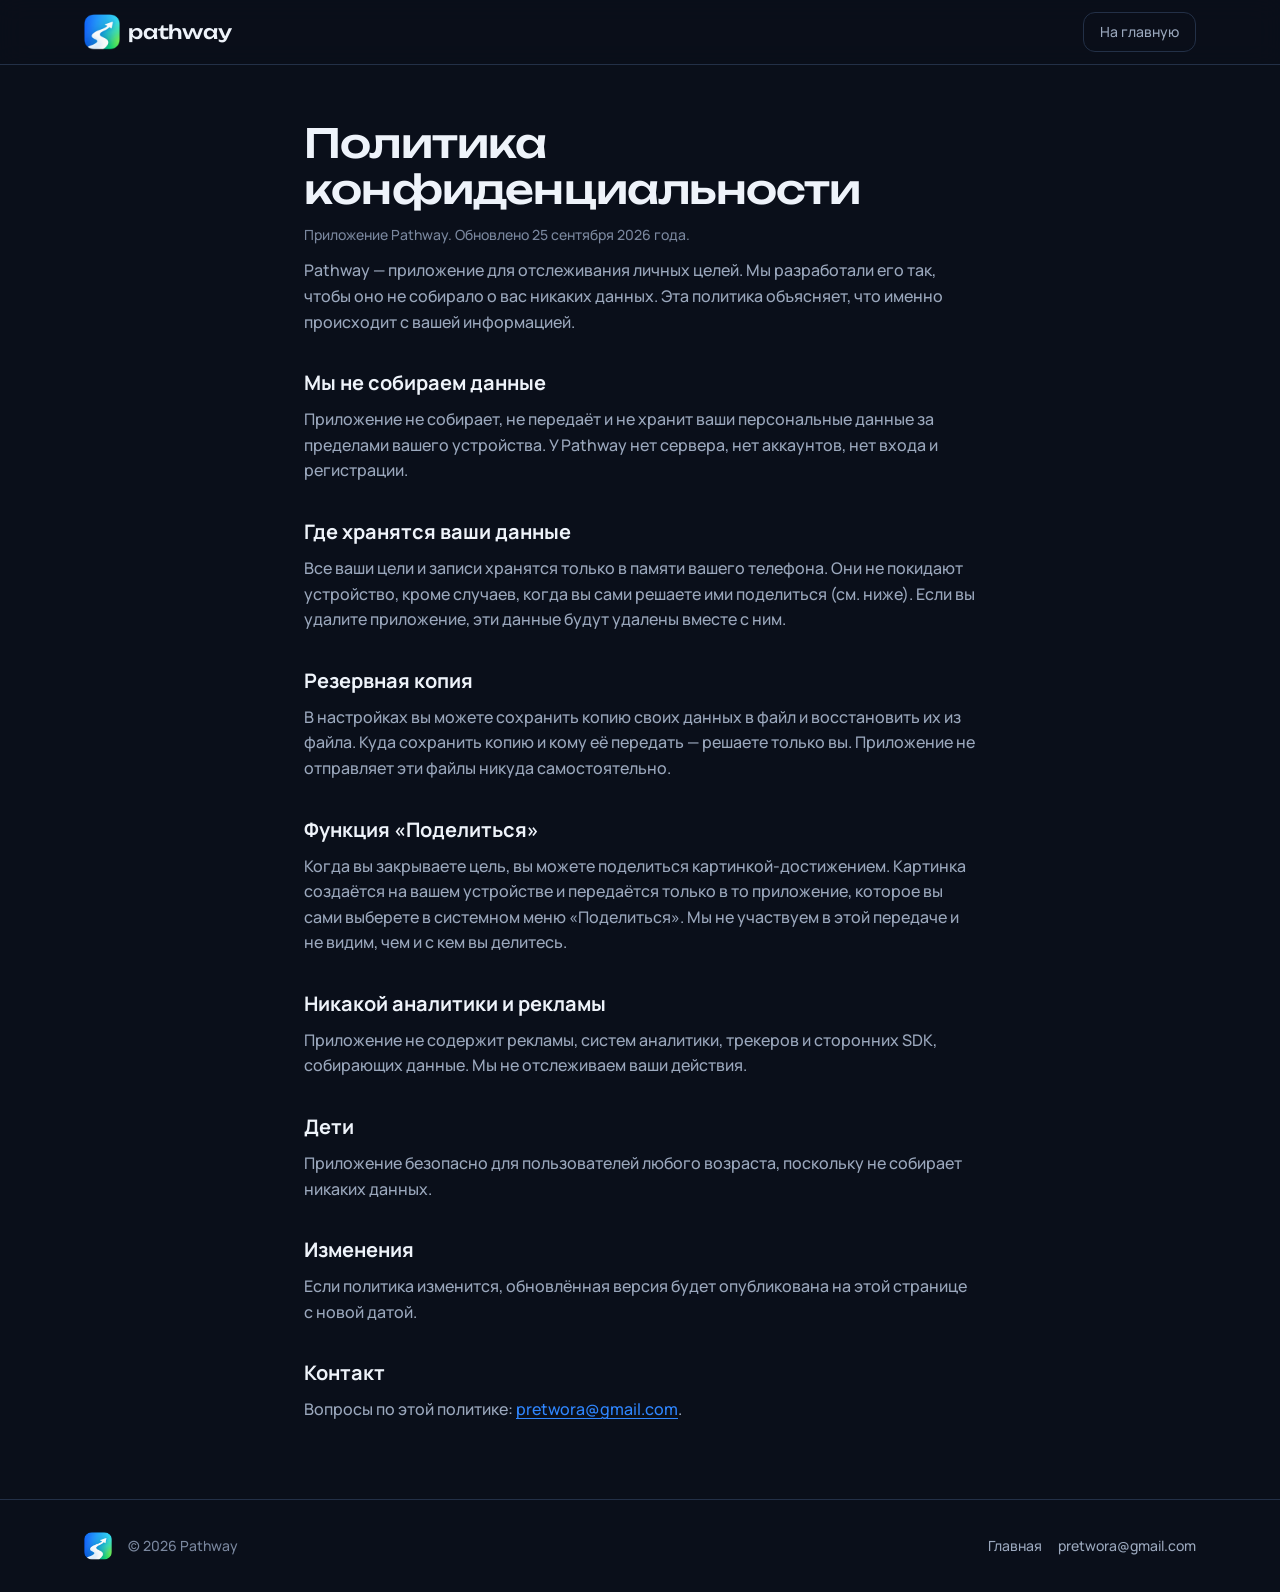
==== privacy.html @ 086812c8 "Сайт приложения Pathway Одностраничник в стиле приложения (палитра «Фирменная», Unbounded и Manrope)" ====
<!doctype html>
<html lang="ru">
<head>
  <meta charset="utf-8">
  <meta name="viewport" content="width=device-width, initial-scale=1">
  <title>Pathway — политика конфиденциальности</title>
  <meta name="description" content="Pathway не собирает и не передаёт данные: всё хранится только на вашем телефоне.">
  <meta name="theme-color" content="#0A0F1A">
  <link rel="icon" href="assets/img/favicon-32.png" sizes="32x32">
  <link rel="stylesheet" href="assets/css/style.css?v=1">
</head>
<body>

<header class="header is-scrolled">
  <div class="header__inner">
    <a class="header__brand" href="./" aria-label="Pathway — на главную">
      <img src="assets/img/logo-96.png" alt="" width="36" height="36">
      <span class="header__name">pathway</span>
    </a>
    <a class="btn btn--ghost btn--small" href="./">На главную</a>
  </div>
</header>

<main class="doc">
  <h1>Политика конфиденциальности</h1>
  <p class="updated">Приложение Pathway. Обновлено 25 сентября 2026 года.</p>

  <p>Pathway — приложение для отслеживания личных целей. Мы разработали его так, чтобы оно не
    собирало о вас никаких данных. Эта политика объясняет, что именно происходит с вашей информацией.</p>

  <h2>Мы не собираем данные</h2>
  <p>Приложение не собирает, не передаёт и не хранит ваши персональные данные за пределами вашего
    устройства. У Pathway нет сервера, нет аккаунтов, нет входа и регистрации.</p>

  <h2>Где хранятся ваши данные</h2>
  <p>Все ваши цели и записи хранятся только в памяти вашего телефона. Они не покидают устройство,
    кроме случаев, когда вы сами решаете ими поделиться (см. ниже). Если вы удалите приложение,
    эти данные будут удалены вместе с ним.</p>

  <h2>Резервная копия</h2>
  <p>В настройках вы можете сохранить копию своих данных в файл и восстановить их из файла. Куда
    сохранить копию и кому её передать — решаете только вы. Приложение не отправляет эти файлы
    никуда самостоятельно.</p>

  <h2>Функция «Поделиться»</h2>
  <p>Когда вы закрываете цель, вы можете поделиться картинкой-достижением. Картинка создаётся на
    вашем устройстве и передаётся только в то приложение, которое вы сами выберете в системном
    меню «Поделиться». Мы не участвуем в этой передаче и не видим, чем и с кем вы делитесь.</p>

  <h2>Никакой аналитики и рекламы</h2>
  <p>Приложение не содержит рекламы, систем аналитики, трекеров и сторонних SDK, собирающих данные.
    Мы не отслеживаем ваши действия.</p>

  <h2>Дети</h2>
  <p>Приложение безопасно для пользователей любого возраста, поскольку не собирает никаких данных.</p>

  <h2>Изменения</h2>
  <p>Если политика изменится, обновлённая версия будет опубликована на этой странице с новой датой.</p>

  <h2>Контакт</h2>
  <p>Вопросы по этой политике: <a href="mailto:pretwora@gmail.com">pretwora@gmail.com</a>.</p>
</main>

<footer class="footer">
  <div class="container footer__inner">
    <img src="assets/img/logo-96.png" alt="" width="28" height="28">
    <span>© 2026 Pathway</span>
    <a href="./">Главная</a>
    <a href="mailto:pretwora@gmail.com">pretwora@gmail.com</a>
  </div>
</footer>

</body>
</html>
---- assets/css/style.css ----
/* Pathway — сайт приложения. Токены из дизайн-системы приложения (палитра
   «Фирменная»): тёмная тема всегда, никаких box-shadow, глубина — границами
   и яркостью поверхностей. Градиент логотипа — только на тропе. */

@font-face { font-family: 'Manrope'; src: url('../fonts/Manrope_400Regular.woff2') format('woff2'); font-weight: 400; font-display: swap; }
@font-face { font-family: 'Manrope'; src: url('../fonts/Manrope_500Medium.woff2') format('woff2'); font-weight: 500; font-display: swap; }
@font-face { font-family: 'Manrope'; src: url('../fonts/Manrope_700Bold.woff2') format('woff2'); font-weight: 700; font-display: swap; }
@font-face { font-family: 'Unbounded'; src: url('../fonts/Unbounded_500Medium.woff2') format('woff2'); font-weight: 500; font-display: swap; }

:root {
  --bg: #0A0F1A;
  --surface: #111826;
  --surface-raised: #172134;
  --border: #233047;
  --text: #EEF3FA;
  --text-secondary: #9BA8BD;
  --text-tertiary: #7A879E;
  --accent: #2F86FF;
  --accent-fill: #1A6FF0;
  --accent-fill-pressed: #155CC8;
  --accent-muted: #10213D;
  --trail-dots: #2E3B53;
  --trail: linear-gradient(90deg, #1471FD, #30D6F4 55%, #4BE39D);

  --s-1: 4px; --s-2: 8px; --s-3: 12px; --s-4: 16px;
  --s-5: 24px; --s-6: 32px; --s-7: 48px; --s-8: 64px; --s-9: 96px;
  --r-s: 12px; --r-m: 16px; --r-l: 20px; --r-xl: 28px;

  --display: 'Unbounded', system-ui, sans-serif;
  --body: 'Manrope', system-ui, sans-serif;
  --ease: cubic-bezier(0.25, 0.46, 0.45, 0.94);
  --t-fast: 80ms; --t-base: 200ms; --t-slow: 400ms;
}

* { margin: 0; padding: 0; box-sizing: border-box; }
html { scroll-behavior: smooth; scroll-padding-top: 72px; }
body {
  background: var(--bg);
  color: var(--text);
  font: 500 16px/1.6 var(--body);
  -webkit-font-smoothing: antialiased;
}
img { display: block; max-width: 100%; height: auto; }
a { color: inherit; text-decoration: none; }
.num { font-variant-numeric: tabular-nums; }
.container { max-width: 1160px; margin: 0 auto; padding: 0 var(--s-5); }

/* ---------- Кнопки ---------- */
.btn {
  display: inline-flex; align-items: center; justify-content: center; gap: var(--s-2);
  height: 56px; padding: 0 var(--s-5);
  border-radius: var(--r-l);
  font: 700 17px/1 var(--body);
  transition: background var(--t-base) var(--ease), transform var(--t-fast) var(--ease), color var(--t-base) var(--ease);
}
.btn svg { fill: none; stroke: currentColor; stroke-width: 2.4; stroke-linecap: round; stroke-linejoin: round; }
.btn:active { transform: scale(0.96); }
.btn--primary { background: var(--accent-fill); color: #FFFFFF; }
.btn--primary:hover { background: var(--accent-fill-pressed); }
.btn--ghost { border: 1px solid var(--border); color: var(--text-secondary); font-weight: 500; }
.btn--ghost:hover { background: var(--surface); color: var(--text); }
.btn--small { height: 40px; padding: 0 var(--s-4); border-radius: var(--r-s); font-size: 14px; }
.btn:focus-visible, a:focus-visible, button:focus-visible { outline: 2px solid var(--accent); outline-offset: 3px; }

/* ---------- Шапка ---------- */
.header {
  position: fixed; inset: 0 0 auto 0; z-index: 20;
  border-bottom: 1px solid transparent;
  transition: background var(--t-base) var(--ease), border-color var(--t-base) var(--ease);
}
.header.is-scrolled, .header.is-open {
  background: rgba(10, 15, 26, 0.9);
  backdrop-filter: blur(12px);
  border-bottom-color: var(--border);
}
.header__inner {
  max-width: 1160px; margin: 0 auto;
  padding: var(--s-3) var(--s-5);
  display: flex; align-items: center; gap: var(--s-5);
}
.header__brand { display: flex; align-items: center; gap: var(--s-2); margin-right: auto; }
.header__name { font: 500 19px/1 var(--display); letter-spacing: -0.2px; }
.header__nav { display: flex; gap: var(--s-5); }
.header__nav a { color: var(--text-secondary); font-size: 14px; transition: color var(--t-base) var(--ease); }
.header__nav a:hover { color: var(--text); }
.header__burger {
  display: none; flex-direction: column; gap: 5px;
  width: 44px; height: 44px; align-items: center; justify-content: center;
  background: var(--surface); border: 1px solid var(--border); border-radius: 50%;
  cursor: pointer;
}
.header__burger span { width: 18px; height: 2px; background: var(--text); border-radius: 1px; }

/* ---------- Hero ---------- */
.hero { padding: 132px 0 var(--s-8); overflow: hidden; }
.hero__inner {
  display: grid; grid-template-columns: 1.1fr 0.9fr; gap: var(--s-7); align-items: center;
  min-height: calc(100svh - 196px);
}
.eyebrow {
  font-size: 12px; font-weight: 700; letter-spacing: 1.4px; text-transform: uppercase;
  color: var(--accent); margin-bottom: var(--s-4);
}
.hero__title {
  font: 500 clamp(38px, 6vw, 72px)/1.08 var(--display);
  letter-spacing: -0.03em;
  margin-bottom: var(--s-5);
}
.hero__lead { max-width: 560px; color: var(--text-secondary); font-size: 18px; margin-bottom: var(--s-6); }
.hero__actions { display: flex; gap: var(--s-3); flex-wrap: wrap; margin-bottom: var(--s-4); }
.hero__meta { color: var(--text-tertiary); font-size: 14px; }

.hero__visual { position: relative; display: flex; justify-content: center; }
.logo-anim { width: min(420px, 100%); height: auto; overflow: visible; position: relative; z-index: 1; }
.hero__trail {
  position: absolute; left: -10%; right: -10%; bottom: 4%; width: 120%; height: 40%;
  opacity: 0.6; z-index: 0;
}
.trail-dots { fill: none; stroke: var(--trail-dots); stroke-width: 3; stroke-linecap: round; stroke-dasharray: 0.1 9; }

@media (prefers-reduced-motion: no-preference) {
  .cascade { opacity: 0; transform: translateY(16px); animation: cascade-in 600ms var(--ease) forwards; }
  .cascade:nth-child(2) { animation-delay: 100ms; }
  .cascade:nth-child(3) { animation-delay: 200ms; }
  .cascade:nth-child(4) { animation-delay: 300ms; }
  .cascade:nth-child(5) { animation-delay: 400ms; }
  .reveal { opacity: 0; transform: translateY(16px); transition: opacity var(--t-slow) var(--ease), transform var(--t-slow) var(--ease); }
  .reveal.is-visible { opacity: 1; transform: none; }
}
@keyframes cascade-in { to { opacity: 1; transform: none; } }

/* ---------- Секции ---------- */
.section { padding: var(--s-9) 0; }
.section--surface { background: var(--surface); border-top: 1px solid var(--border); border-bottom: 1px solid var(--border); }
.section__title {
  font: 500 clamp(28px, 4vw, 44px)/1.15 var(--display);
  letter-spacing: -0.02em;
  margin-bottom: var(--s-4);
}
.section__lead { color: var(--text-secondary); font-size: 18px; max-width: 620px; margin-bottom: var(--s-7); }

/* ---------- Шаги ---------- */
.steps { position: relative; display: grid; grid-template-columns: repeat(3, 1fr); gap: var(--s-5); padding-top: var(--s-6); }
.steps__trail { position: absolute; top: 0; left: 0; width: 100%; height: 40px; overflow: visible; }
/* Без vector-effect: с ним браузер считает штрих в пикселях экрана, а не в
   pathLength, и анимация прорисовки съезжает. */
.steps__dots { fill: none; stroke: var(--trail-dots); stroke-width: 4; stroke-linecap: round; stroke-dasharray: 0.1 14; }
.steps__line {
  fill: none; stroke: url(#st-grad); stroke-width: 4; stroke-linecap: round;
  stroke-dasharray: 100 100; stroke-dashoffset: 100;
  transition: stroke-dashoffset 1400ms var(--ease);
}
.steps.is-drawn .steps__line { stroke-dashoffset: 0; }
.step {
  background: var(--surface); border: 1px solid var(--border); border-radius: var(--r-l);
  padding: var(--s-5);
}
.step__num {
  display: inline-flex; align-items: center; justify-content: center;
  width: 44px; height: 44px; border-radius: 50%;
  background: var(--accent-muted); color: var(--accent);
  font: 500 18px/1 var(--display);
  margin-bottom: var(--s-4);
}
.step h3 { font-size: 20px; font-weight: 700; margin-bottom: var(--s-2); }
.step p { color: var(--text-secondary); }

/* ---------- Возможности ---------- */
.features { display: grid; grid-template-columns: repeat(3, 1fr); gap: var(--s-4); margin-top: var(--s-6); }
.feature {
  background: var(--bg); border: 1px solid var(--border); border-radius: var(--r-l);
  padding: var(--s-5);
}
.feature svg {
  width: 28px; height: 28px; margin-bottom: var(--s-4);
  fill: none; stroke: var(--accent); stroke-width: 1.8; stroke-linecap: round; stroke-linejoin: round;
}
.feature h3 { font-size: 18px; font-weight: 700; margin-bottom: var(--s-2); }
.feature p { color: var(--text-secondary); font-size: 15px; }

/* ---------- Экраны ---------- */
.screens {
  display: grid; grid-template-columns: repeat(5, 1fr); gap: var(--s-4);
  margin-top: var(--s-6);
}
.screen img {
  width: 100%; border-radius: var(--r-xl);
  border: 1px solid var(--border);
  background: var(--surface);
}
.screen figcaption { margin-top: var(--s-3); text-align: center; color: var(--text-secondary); font-size: 14px; }

/* ---------- Скачать ---------- */
.download { display: grid; grid-template-columns: auto 1fr; gap: var(--s-6); align-items: start; max-width: 860px; }
.download__logo { width: 112px; height: 112px; }
.download__meta { color: var(--text-tertiary); margin-bottom: var(--s-5); }
.install {
  margin: var(--s-6) 0 var(--s-5); padding-left: var(--s-5);
  color: var(--text-secondary);
  display: grid; gap: var(--s-2);
}
.install li::marker { color: var(--accent); font-weight: 700; }
.download__note { color: var(--text-tertiary); font-size: 14px; }
.download__note code {
  display: block; margin-top: var(--s-2);
  font: 500 12px/1.5 ui-monospace, Consolas, monospace;
  color: var(--text-secondary); word-break: break-all;
  background: var(--bg); border: 1px solid var(--border); border-radius: var(--r-s);
  padding: var(--s-2) var(--s-3);
}

/* ---------- Подвал ---------- */
.footer { padding: var(--s-6) 0; border-top: 1px solid var(--border); }
.footer__inner { display: flex; align-items: center; gap: var(--s-4); flex-wrap: wrap; color: var(--text-tertiary); font-size: 14px; }
.footer__inner a { color: var(--text-secondary); transition: color var(--t-base) var(--ease); }
.footer__inner a:hover { color: var(--text); }
.footer__inner span { margin-right: auto; }

/* ---------- Политика ---------- */
.doc { max-width: 720px; padding: 120px var(--s-5) var(--s-8); margin: 0 auto; }
.doc h1 { font: 500 clamp(28px, 4vw, 40px)/1.15 var(--display); letter-spacing: -0.02em; margin-bottom: var(--s-3); }
.doc h2 { font-size: 20px; font-weight: 700; margin: var(--s-6) 0 var(--s-2); }
.doc p, .doc li { color: var(--text-secondary); margin-bottom: var(--s-3); }
.doc ul { padding-left: var(--s-5); }
.doc .updated { color: var(--text-tertiary); font-size: 14px; }
.doc a { color: var(--accent); text-decoration: underline; text-underline-offset: 3px; }

/* ---------- Адаптив ---------- */
@media (max-width: 960px) {
  .hero__inner { grid-template-columns: 1fr; min-height: 0; gap: var(--s-6); }
  .hero__visual { order: -1; }
  .logo-anim { width: min(300px, 80%); }
  .steps, .features { grid-template-columns: 1fr 1fr; }
  .steps__trail { display: none; }
  .screens { grid-template-columns: repeat(5, 62%); overflow-x: auto; scroll-snap-type: x mandatory; padding-bottom: var(--s-3); }
  .screen { scroll-snap-align: start; }
}
@media (max-width: 720px) {
  .header__nav {
    position: absolute; top: 100%; left: 0; right: 0;
    flex-direction: column; gap: 0;
    background: var(--bg); border-bottom: 1px solid var(--border);
    padding: var(--s-2) var(--s-5) var(--s-4);
    display: none;
  }
  .header__nav.is-open { display: flex; }
  .header__nav a { padding: var(--s-3) 0; font-size: 16px; }
  .header__cta { display: none; }
  .header__burger { display: flex; }
  .hero { padding-top: 104px; }
  .steps, .features { grid-template-columns: 1fr; }
  .section { padding: var(--s-8) 0; }
  .download { grid-template-columns: 1fr; }
  .download__logo { width: 88px; height: 88px; }
  .footer__inner span { margin-right: 0; width: 100%; }
}
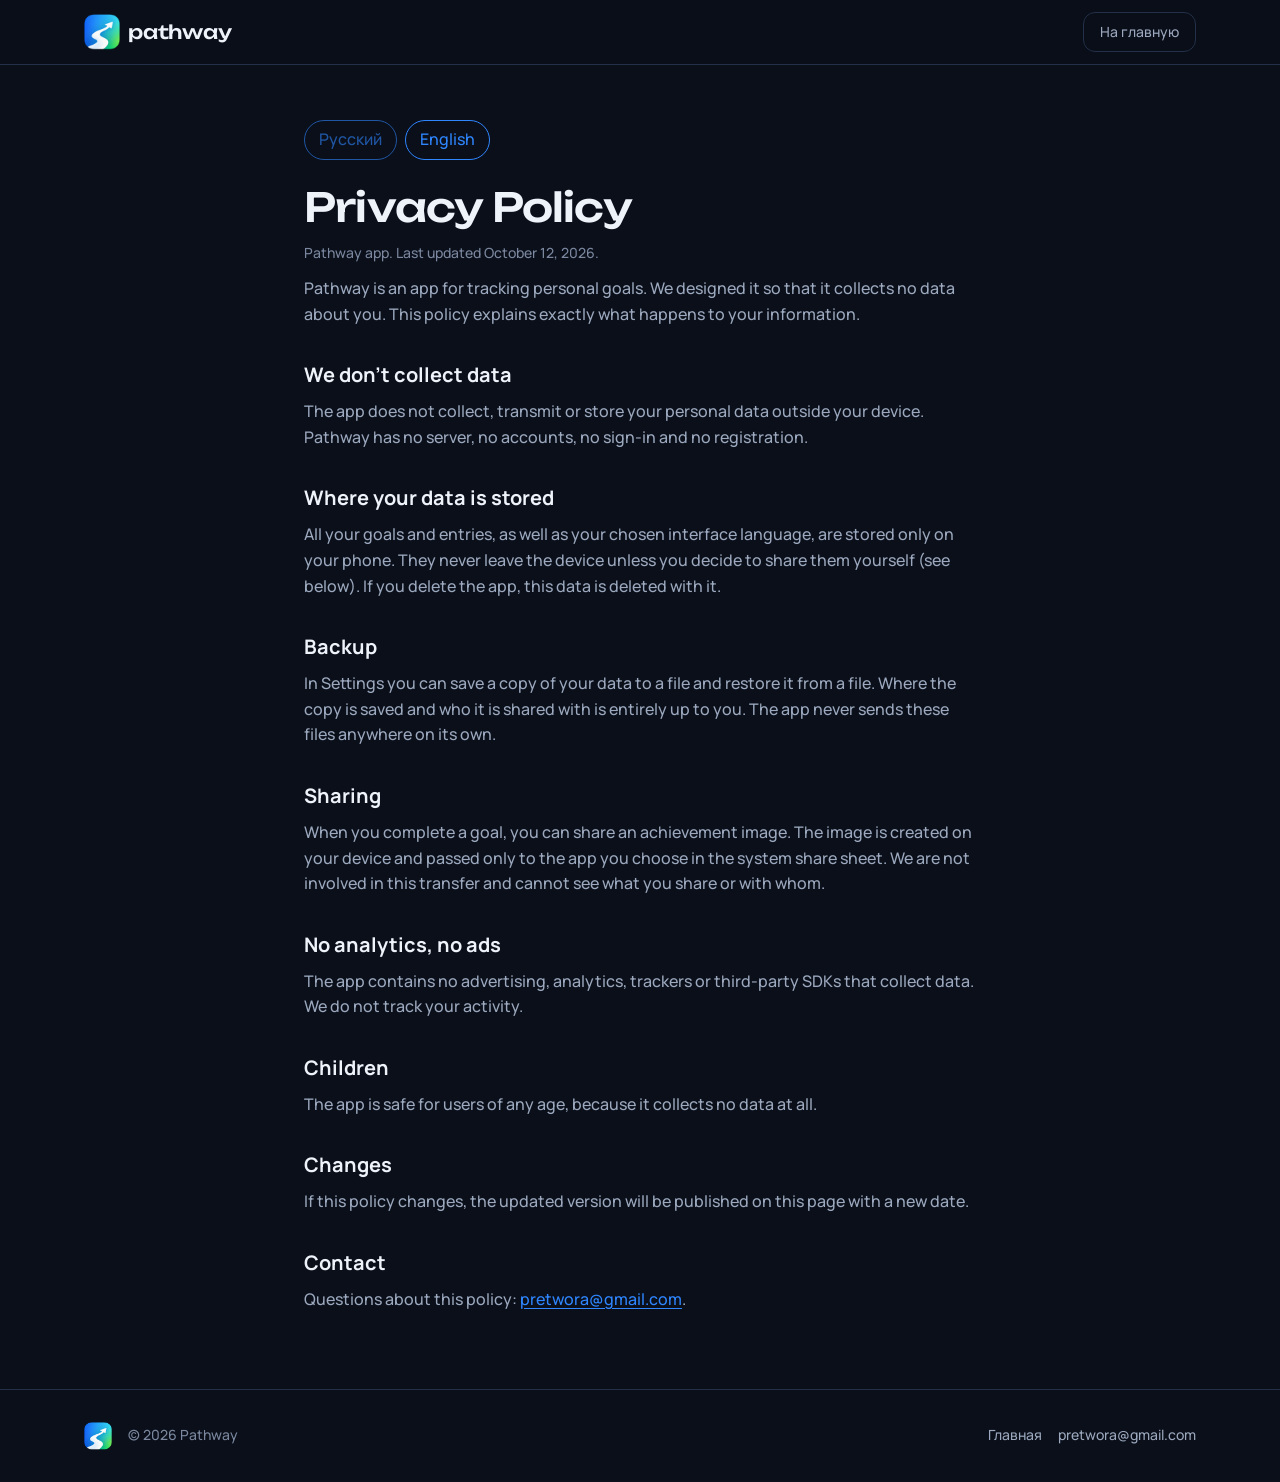
==== commit ab3353bb: "Политика конфиденциальности на русском и английском Переключатель языка вверху; язык — по ссылке (#r" ====
--- a/privacy.html
+++ b/privacy.html
@@ -3,11 +3,18 @@
 <head>
   <meta charset="utf-8">
   <meta name="viewport" content="width=device-width, initial-scale=1">
-  <title>Pathway — политика конфиденциальности</title>
-  <meta name="description" content="Pathway не собирает и не передаёт данные: всё хранится только на вашем телефоне.">
+  <title>Pathway — Privacy Policy · Политика конфиденциальности</title>
+  <meta name="description" content="Pathway collects no data: everything stays on your phone. Pathway не собирает данные: всё хранится только на вашем телефоне.">
   <meta name="theme-color" content="#0A0F1A">
   <link rel="icon" href="assets/img/favicon-32.png" sizes="32x32">
   <link rel="stylesheet" href="assets/css/style.css?v=1">
+  <style>
+    [data-lang="en"] #ru, [data-lang="ru"] #en { display: none; }
+    #ru, #en { scroll-margin-top: 96px; }
+    .lang-switch { display: flex; gap: 8px; margin-bottom: 24px; }
+    .lang-switch a { padding: 6px 14px; border: 1px solid currentColor; border-radius: 999px; text-decoration: none; opacity: .6; }
+    [data-lang="ru"] .lang-switch a[data-lang="ru"], [data-lang="en"] .lang-switch a[data-lang="en"] { opacity: 1; }
+  </style>
 </head>
 <body>
 
@@ -22,43 +29,105 @@
 </header>
 
 <main class="doc">
-  <h1>Политика конфиденциальности</h1>
-  <p class="updated">Приложение Pathway. Обновлено 25 сентября 2026 года.</p>
+  <nav class="lang-switch" aria-label="Язык / Language">
+    <a href="#ru" hreflang="ru" data-lang="ru">Русский</a>
+    <a href="#en" hreflang="en" data-lang="en">English</a>
+  </nav>
 
-  <p>Pathway — приложение для отслеживания личных целей. Мы разработали его так, чтобы оно не
-    собирало о вас никаких данных. Эта политика объясняет, что именно происходит с вашей информацией.</p>
+  <section id="ru" lang="ru">
+    <h1>Политика конфиденциальности</h1>
+    <p class="updated">Приложение Pathway. Обновлено 12 октября 2026 года.</p>
 
-  <h2>Мы не собираем данные</h2>
-  <p>Приложение не собирает, не передаёт и не хранит ваши персональные данные за пределами вашего
-    устройства. У Pathway нет сервера, нет аккаунтов, нет входа и регистрации.</p>
+    <p>Pathway — приложение для отслеживания личных целей. Мы разработали его так, чтобы оно не
+      собирало о вас никаких данных. Эта политика объясняет, что именно происходит с вашей информацией.</p>
 
-  <h2>Где хранятся ваши данные</h2>
-  <p>Все ваши цели и записи хранятся только в памяти вашего телефона. Они не покидают устройство,
-    кроме случаев, когда вы сами решаете ими поделиться (см. ниже). Если вы удалите приложение,
-    эти данные будут удалены вместе с ним.</p>
+    <h2>Мы не собираем данные</h2>
+    <p>Приложение не собирает, не передаёт и не хранит ваши персональные данные за пределами вашего
+      устройства. У Pathway нет сервера, нет аккаунтов, нет входа и регистрации.</p>
 
-  <h2>Резервная копия</h2>
-  <p>В настройках вы можете сохранить копию своих данных в файл и восстановить их из файла. Куда
-    сохранить копию и кому её передать — решаете только вы. Приложение не отправляет эти файлы
-    никуда самостоятельно.</p>
+    <h2>Где хранятся ваши данные</h2>
+    <p>Все ваши цели и записи, а также выбранный язык интерфейса хранятся только в памяти вашего
+      телефона. Они не покидают устройство, кроме случаев, когда вы сами решаете ими поделиться
+      (см. ниже). Если вы удалите приложение, эти данные будут удалены вместе с ним.</p>
 
-  <h2>Функция «Поделиться»</h2>
-  <p>Когда вы закрываете цель, вы можете поделиться картинкой-достижением. Картинка создаётся на
-    вашем устройстве и передаётся только в то приложение, которое вы сами выберете в системном
-    меню «Поделиться». Мы не участвуем в этой передаче и не видим, чем и с кем вы делитесь.</p>
+    <h2>Резервная копия</h2>
+    <p>В настройках вы можете сохранить копию своих данных в файл и восстановить их из файла. Куда
+      сохранить копию и кому её передать — решаете только вы. Приложение не отправляет эти файлы
+      никуда самостоятельно.</p>
 
-  <h2>Никакой аналитики и рекламы</h2>
-  <p>Приложение не содержит рекламы, систем аналитики, трекеров и сторонних SDK, собирающих данные.
-    Мы не отслеживаем ваши действия.</p>
+    <h2>Функция «Поделиться»</h2>
+    <p>Когда вы закрываете цель, вы можете поделиться картинкой-достижением. Картинка создаётся на
+      вашем устройстве и передаётся только в то приложение, которое вы сами выберете в системном
+      меню «Поделиться». Мы не участвуем в этой передаче и не видим, чем и с кем вы делитесь.</p>
 
-  <h2>Дети</h2>
-  <p>Приложение безопасно для пользователей любого возраста, поскольку не собирает никаких данных.</p>
+    <h2>Никакой аналитики и рекламы</h2>
+    <p>Приложение не содержит рекламы, систем аналитики, трекеров и сторонних SDK, собирающих данные.
+      Мы не отслеживаем ваши действия.</p>
 
-  <h2>Изменения</h2>
-  <p>Если политика изменится, обновлённая версия будет опубликована на этой странице с новой датой.</p>
+    <h2>Дети</h2>
+    <p>Приложение безопасно для пользователей любого возраста, поскольку не собирает никаких данных.</p>
 
-  <h2>Контакт</h2>
-  <p>Вопросы по этой политике: <a href="mailto:pretwora@gmail.com">pretwora@gmail.com</a>.</p>
+    <h2>Изменения</h2>
+    <p>Если политика изменится, обновлённая версия будет опубликована на этой странице с новой датой.</p>
+
+    <h2>Контакт</h2>
+    <p>Вопросы по этой политике: <a href="mailto:pretwora@gmail.com">pretwora@gmail.com</a>.</p>
+  </section>
+
+  <section id="en" lang="en">
+    <h1>Privacy Policy</h1>
+    <p class="updated">Pathway app. Last updated October 12, 2026.</p>
+
+    <p>Pathway is an app for tracking personal goals. We designed it so that it collects no data
+      about you. This policy explains exactly what happens to your information.</p>
+
+    <h2>We don’t collect data</h2>
+    <p>The app does not collect, transmit or store your personal data outside your device. Pathway
+      has no server, no accounts, no sign-in and no registration.</p>
+
+    <h2>Where your data is stored</h2>
+    <p>All your goals and entries, as well as your chosen interface language, are stored only on
+      your phone. They never leave the device unless you decide to share them yourself (see below).
+      If you delete the app, this data is deleted with it.</p>
+
+    <h2>Backup</h2>
+    <p>In Settings you can save a copy of your data to a file and restore it from a file. Where the
+      copy is saved and who it is shared with is entirely up to you. The app never sends these files
+      anywhere on its own.</p>
+
+    <h2>Sharing</h2>
+    <p>When you complete a goal, you can share an achievement image. The image is created on your
+      device and passed only to the app you choose in the system share sheet. We are not involved in
+      this transfer and cannot see what you share or with whom.</p>
+
+    <h2>No analytics, no ads</h2>
+    <p>The app contains no advertising, analytics, trackers or third-party SDKs that collect data.
+      We do not track your activity.</p>
+
+    <h2>Children</h2>
+    <p>The app is safe for users of any age, because it collects no data at all.</p>
+
+    <h2>Changes</h2>
+    <p>If this policy changes, the updated version will be published on this page with a new date.</p>
+
+    <h2>Contact</h2>
+    <p>Questions about this policy: <a href="mailto:pretwora@gmail.com">pretwora@gmail.com</a>.</p>
+  </section>
+
+  <script>
+    // Язык страницы: из ссылки (#en / #ru), иначе — из браузера. Без JS видны обе версии.
+    (function () {
+      function pick() {
+        var hash = location.hash.slice(1);
+        var lang = hash === 'en' || hash === 'ru' ? hash
+          : /^ru\b/i.test(navigator.language || '') ? 'ru' : 'en';
+        document.documentElement.lang = lang;
+        document.documentElement.setAttribute('data-lang', lang);
+      }
+      pick();
+      window.addEventListener('hashchange', pick);
+    })();
+  </script>
 </main>
 
 <footer class="footer">
